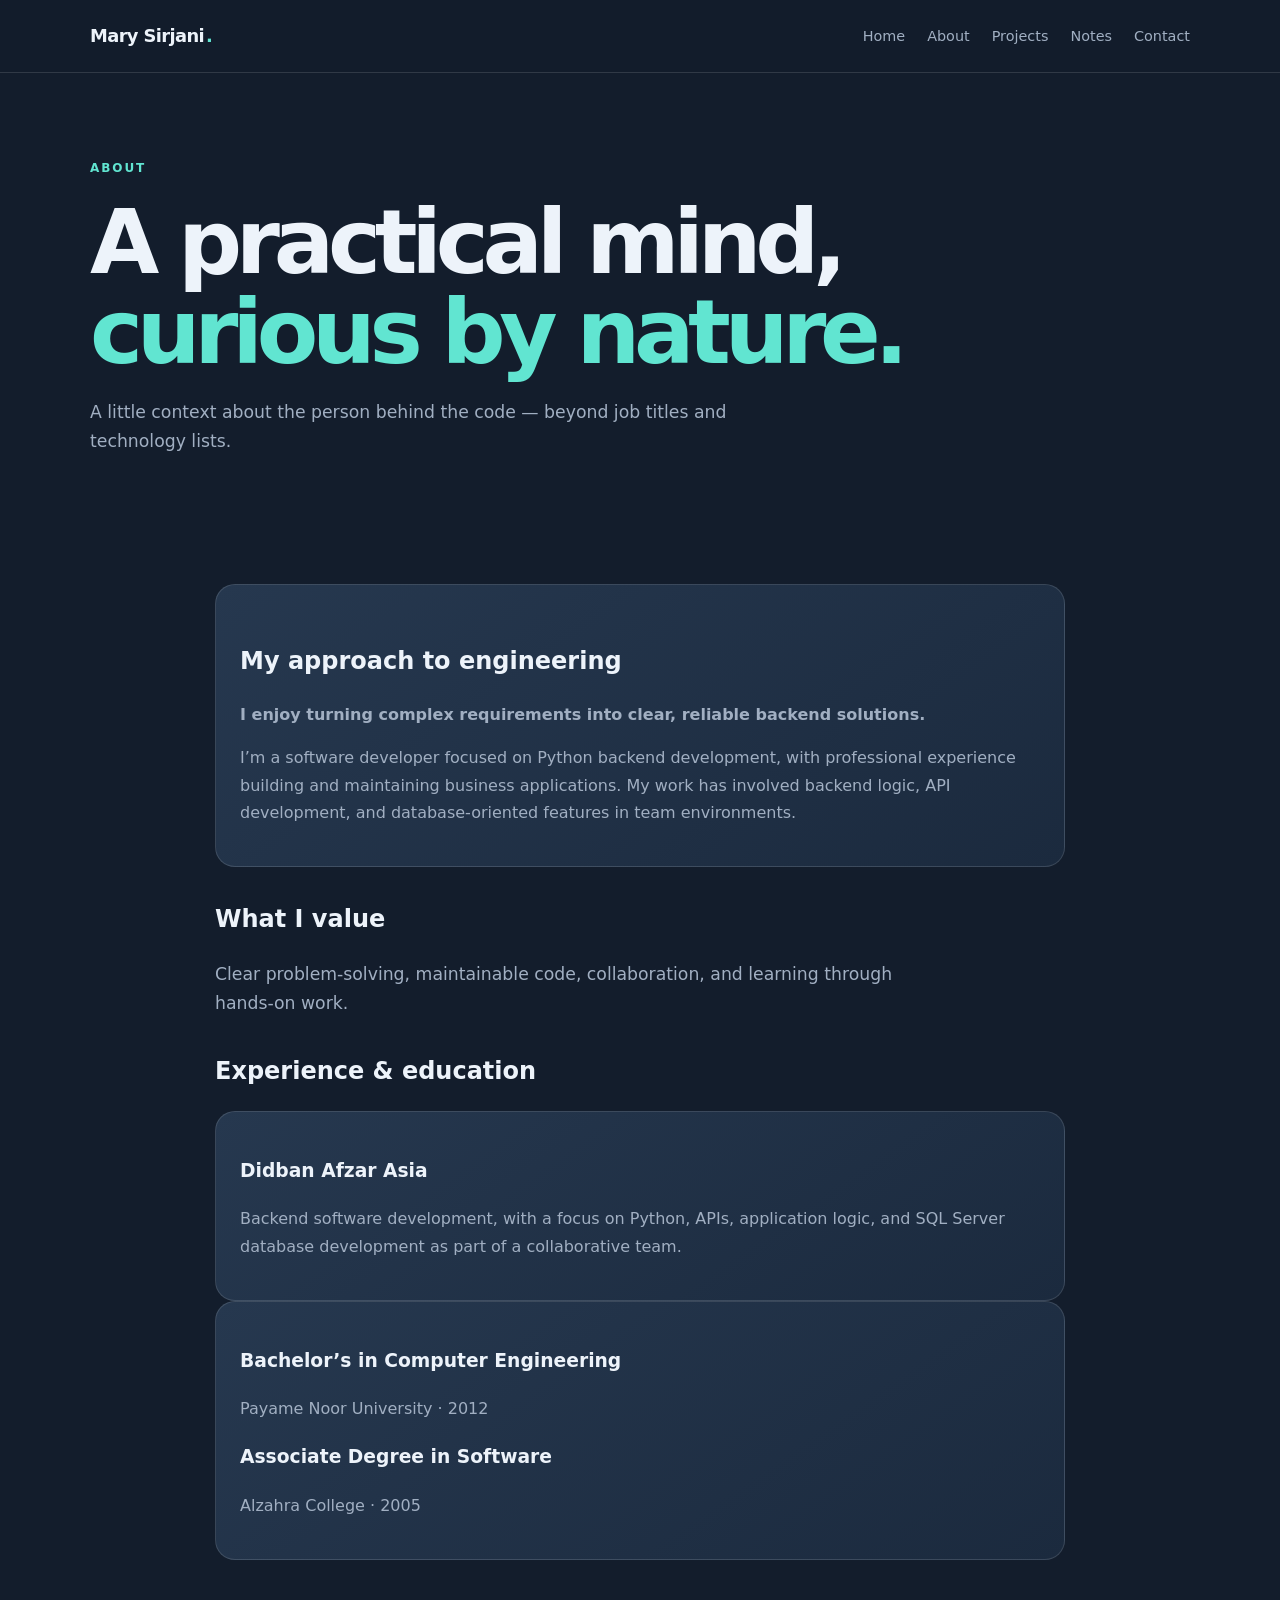
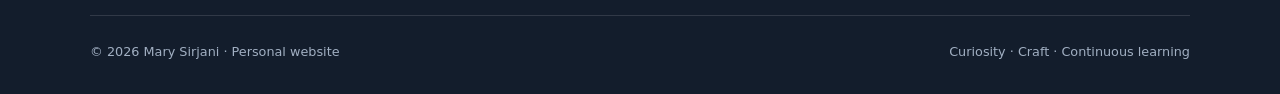
==== about.html @ d7f2fdcb "Add files via upload" ====
<!doctype html><html lang="en"><head><meta charset="utf-8"><meta name="viewport" content="width=device-width,initial-scale=1"><title>About | Mary Sirjani — Software Engineer | Python & Data</title><link rel="stylesheet" href="assets/style.css"></head><body><header><div class="wrap nav"><a class="brand" href="index.html">Mary Sirjani<span>.</span></a><nav><a href="index.html">Home</a><a href="about.html">About</a><a class="" href="projects.html">Projects</a><a href="notes.html">Notes</a><a href="contact.html">Contact</a></nav></div></header><main><div class="wrap pagehead"><div class="kicker">About</div><h1>A practical mind,<br><span class="accent">curious by nature.</span></h1><p class="lead">A little context about the person behind the code — beyond job titles and technology lists.</p></div><section class="wrap content"><div class="panel"><h2>My approach to engineering</h2><p><strong>I enjoy turning complex requirements into clear, reliable backend solutions.</strong></p><p>I’m a software developer focused on Python backend development, with professional experience building and maintaining business applications. My work has involved backend logic, API development, and database-oriented features in team environments.</p></div><h2>What I value</h2><p class="lead">Clear problem-solving, maintainable code, collaboration, and learning through hands-on work.</p><h2>Experience &amp; education</h2><div class="panel"><h3>Didban Afzar Asia</h3><p>Backend software development, with a focus on Python, APIs, application logic, and SQL Server database development as part of a collaborative team.</p></div><div class="panel"><h3>Bachelor’s in Computer Engineering</h3><p>Payame Noor University · 2012</p><h3>Associate Degree in Software</h3><p>Alzahra College · 2005</p></div></section></main><footer class="wrap"><span>© <span id="year"></span> Mary Sirjani · Personal website</span><span>Curiosity · Craft · Continuous learning</span></footer><script src="assets/site.js"></script></body></html>
---- assets/style.css ----
:root{--bg:#131d2c;--panel:#202f43;--ink:#edf3fa;--muted:#a1afc2;--teal:#61e5d1;--violet:#a99bff;--line:#ffffff20;--max:1100px}
*{box-sizing:border-box}body{margin:0;background:var(--bg);color:var(--ink);font:16px/1.7 system-ui,Segoe UI,sans-serif}a{color:inherit;text-decoration:none}.wrap{width:min(var(--max),calc(100% - 36px));margin:auto}
header{position:sticky;top:0;background:#131d2cef;backdrop-filter:blur(12px);border-bottom:1px solid var(--line);z-index:4}.nav{height:72px;display:flex;align-items:center;justify-content:space-between}.brand{font-size:1.12rem;font-weight:850;letter-spacing:-.035em}.brand span{color:var(--teal);margin-left:2px}.brand span,.accent{color:var(--teal)}nav{display:flex;gap:22px;color:var(--muted);font-size:.9rem}nav a:hover,nav a.active{color:var(--teal)}
h1{font-size:clamp(2.8rem,7vw,5.8rem);line-height:1;letter-spacing:-.07em;margin:20px 0}.lead{color:var(--muted);font-size:1.08rem;max-width:720px}.kicker{color:var(--teal);text-transform:uppercase;letter-spacing:.16em;font-size:.75rem;font-weight:800}
.hero,.pagehead{padding:85px 0 55px}.hero{display:grid;grid-template-columns:1.1fr .9fr;gap:30px;align-items:center;animation:hero-arrive .85s ease both}.hero>div:first-child{animation:copy-arrive .9s .12s ease both}.orb{height:300px;width:300px;border:1px solid #61e5d177;border-radius:50%;margin:auto;display:grid;place-items:center;position:relative;isolation:isolate;box-shadow:0 0 75px #61e5d124,inset 0 0 45px #61e5d10d;animation:orb-float 6s ease-in-out infinite,orb-glow 5s ease-in-out infinite}.orb:before{content:"</>";font-size:5.4rem;font-weight:900;letter-spacing:-.08em;color:var(--teal);background:linear-gradient(145deg,#173b48,#302a58);width:210px;height:250px;border-radius:48%;display:grid;place-items:center;box-shadow:0 12px 40px #0004,inset 0 0 24px #ffffff12;animation:ms-spin 10s ease-in-out infinite;transform-style:preserve-3d;backface-visibility:visible}.orb:after{content:"";position:absolute;inset:-24px;border:1px solid #a99bff66;border-radius:50%;transform:rotateX(68deg) rotateZ(-18deg);box-shadow:0 0 22px #a99bff18;animation:orbit-ring 13s linear infinite;z-index:-1}.orb{background:radial-gradient(circle at 50% 50%,#61e5d10b 0 35%,transparent 68%)}.orb:before{position:relative}.orb:before{outline:1px solid #61e5d122}.orb:after{pointer-events:none}@keyframes ms-spin{0%,100%{transform:perspective(700px) rotateY(0deg) rotateZ(-4deg)}50%{transform:perspective(700px) rotateY(180deg) rotateZ(4deg)}}@keyframes orbit-ring{from{transform:rotateX(68deg) rotateZ(-18deg) rotate(0deg)}to{transform:rotateX(68deg) rotateZ(-18deg) rotate(360deg)}}@keyframes orb-float{0%,100%{translate:0 0}50%{translate:0 -12px}}@keyframes orb-glow{0%,100%{box-shadow:0 0 65px #61e5d11c,inset 0 0 45px #61e5d10d}50%{box-shadow:0 0 100px #61e5d137,inset 0 0 55px #61e5d116}}@keyframes hero-arrive{from{opacity:0;transform:translateY(14px)}to{opacity:1;transform:translateY(0)}}@keyframes copy-arrive{from{opacity:0;transform:translateX(-18px)}to{opacity:1;transform:translateX(0)}}.role-line{display:inline-block;margin:2px 0 8px;color:var(--teal);font-size:1.08rem;font-weight:800;letter-spacing:.025em}.btn{display:inline-block;padding:11px 18px;border:1px solid var(--line);border-radius:30px;margin:20px 10px 0 0;font-weight:700}.btn.primary{background:var(--teal);color:#071417;border-color:var(--teal)}
section{padding:55px 0}.section-title{display:flex;justify-content:space-between;gap:25px;align-items:end;margin-bottom:25px}.section-title h2{font-size:clamp(2rem,4vw,3.3rem);letter-spacing:-.06em;margin:8px 0}.section-title p{color:var(--muted);max-width:420px}.grid{display:grid;grid-template-columns:repeat(2,1fr);gap:17px}.card,.panel{border:1px solid var(--line);border-radius:20px;background:linear-gradient(145deg,#26384f,#1b2a3e);padding:24px}.card{transition:transform .28s ease,border-color .28s ease,box-shadow .28s ease;position:relative;overflow:hidden}.card:before{content:"";position:absolute;inset:0;background:linear-gradient(115deg,transparent 20%,#ffffff08 48%,transparent 72%);transform:translateX(-120%);transition:transform .65s ease}.card:hover{transform:translateY(-6px);border-color:#61e5d199;box-shadow:0 16px 36px #050b1680}.card:hover:before{transform:translateX(120%)}.card h3{margin:14px 0 7px;font-size:1.35rem}.card p,.panel p{color:var(--muted)}.tag{display:inline-block;border:1px solid var(--line);border-radius:30px;padding:3px 9px;margin:5px 5px 5px 0;font-size:.73rem;color:#d8e5f3}.textlink{color:var(--teal);font-weight:750}.content{max-width:850px}.content h2{margin-top:32px}.actions{margin-top:20px}.demo{background:#17263a;padding:18px;border:1px solid var(--line);border-radius:14px;margin-top:15px}.demo label{display:block;color:var(--muted);font-size:.8rem;margin-bottom:7px}.demo input,.demo select{width:100%;background:#26384f;color:var(--ink);border:1px solid var(--line);border-radius:9px;padding:11px;margin-bottom:10px}.demo button{background:var(--teal);color:#061416;border:0;border-radius:9px;padding:9px 14px;font-weight:750;cursor:pointer}.result{color:#c5f36b;font-size:.82rem;margin-top:10px;min-height:20px}
footer{border-top:1px solid var(--line);padding:25px 0 32px;color:var(--muted);font-size:.8rem;display:flex;justify-content:space-between;gap:12px}
@media(prefers-reduced-motion:reduce){*,*:before,*:after{animation-duration:.01ms!important;animation-iteration-count:1!important;scroll-behavior:auto!important;transition-duration:.01ms!important}}@media(max-width:700px){.hero{grid-template-columns:1fr}.orb{height:240px;width:240px}.orb:before{height:195px;width:165px;font-size:4.4rem}.grid{grid-template-columns:1fr}.section-title{display:block}nav{gap:10px;font-size:.78rem}.nav{height:auto;min-height:70px;flex-wrap:wrap}footer{display:block}}

/* Personal-name wordmark treatment */
.orb:before{content:none!important;animation:none!important}
.orb{overflow:visible}
.wordmark-art{position:relative;z-index:1;display:flex;flex-direction:column;align-items:center;justify-content:center;width:245px;height:245px;border-radius:50%;background:radial-gradient(circle,#263c52 0%,#1a2b40 62%,#17263a 100%);border:1px solid #61e5d155;box-shadow:0 18px 55px #050b1670,inset 0 0 35px #61e5d112;animation:wordmark-float 6s ease-in-out infinite}
.wordmark-art span{font-size:3.35rem;line-height:1;font-weight:750;letter-spacing:-.075em;color:#f1f6fc}
.wordmark-art strong{font-size:2.1rem;line-height:1.15;font-weight:650;letter-spacing:.025em;color:var(--teal)}
.wordmark-art i{display:block;width:42px;height:2px;margin-top:15px;border-radius:2px;background:linear-gradient(90deg,var(--teal),var(--violet));box-shadow:0 0 16px #61e5d177}
.orb:after{content:"";position:absolute;inset:-22px;border:1px solid #a99bff55;border-radius:50%;transform:rotateX(68deg) rotateZ(-18deg);animation:orbit-ring 18s linear infinite}
@keyframes wordmark-float{0%,100%{transform:translateY(0)}50%{transform:translateY(-9px)}}
.interests{padding-top:12px}
.interest-tags{display:flex;flex-wrap:wrap;gap:9px}
.interest-tags .tag{font-size:.82rem;padding:7px 13px;border-color:#61e5d14d;background:#61e5d10a}
@media(max-width:700px){.wordmark-art{width:195px;height:195px}.wordmark-art span{font-size:2.8rem}.wordmark-art strong{font-size:1.8rem}}

/* Animated technology orbit: verified languages and databases */
.wordmark-art{display:none!important}
.tech-wheel{position:relative;z-index:2;width:244px;height:244px;padding:23px 20px 18px;border:1px solid #61e5d166;border-radius:50%;background:radial-gradient(circle at 50% 45%,#2b4058 0%,#1b2c42 68%,#17263a 100%);box-shadow:0 18px 55px #050b1670,inset 0 0 35px #61e5d112;display:flex;flex-direction:column;justify-content:center;animation:wheel-float 6s ease-in-out infinite;overflow:hidden}
.tech-wheel:before,.tech-wheel:after{content:"";position:absolute;border:1px solid #a99bff35;border-radius:50%;pointer-events:none}
.tech-wheel:before{inset:9px}
.tech-wheel:after{inset:16px;border-color:#61e5d126}
.tech-wheel-head{display:flex;align-items:center;justify-content:center;gap:8px;color:var(--teal);font-size:.62rem;font-weight:850;letter-spacing:.2em;margin-bottom:8px;position:relative;z-index:2}
.tech-wheel-head i{display:block;width:5px;height:5px;border-radius:50%;background:var(--violet);box-shadow:0 0 10px var(--violet)}
.tech-window{height:130px;overflow:hidden;position:relative;z-index:2;mask-image:linear-gradient(transparent,#000 12%,#000 88%,transparent)}
.tech-track{display:flex;flex-direction:column;gap:7px;animation:tech-scroll 17s linear infinite}
.tech-row{height:34px;min-height:34px;display:flex;align-items:center;justify-content:space-between;padding:0 13px;border:1px solid #ffffff1a;border-radius:11px;background:linear-gradient(100deg,#ffffff0d,#61e5d10b);box-shadow:0 4px 12px #050b1625}
.tech-row b{font-size:.83rem;color:#f1f6fc;letter-spacing:.01em}
.tech-row span{font-size:.58rem;color:#a9b8ca;text-transform:uppercase;letter-spacing:.08em}
.tech-wheel-foot{position:relative;z-index:2;display:flex;justify-content:space-between;margin-top:9px;color:#8fa3b9;font-size:.52rem;letter-spacing:.12em;font-weight:750}
@keyframes tech-scroll{from{transform:translateY(0)}to{transform:translateY(-246px)}}
@keyframes wheel-float{0%,100%{transform:translateY(0)}50%{transform:translateY(-8px)}}
@media(max-width:700px){.tech-wheel{width:205px;height:205px;padding:18px 17px 14px}.tech-window{height:105px}.tech-row{height:29px;min-height:29px}.tech-row b{font-size:.75rem}.tech-row span{font-size:.51rem}.tech-wheel-head{font-size:.55rem}.tech-wheel-foot{font-size:.46rem}}
@media(prefers-reduced-motion:reduce){.tech-track,.tech-wheel{animation:none!important}}
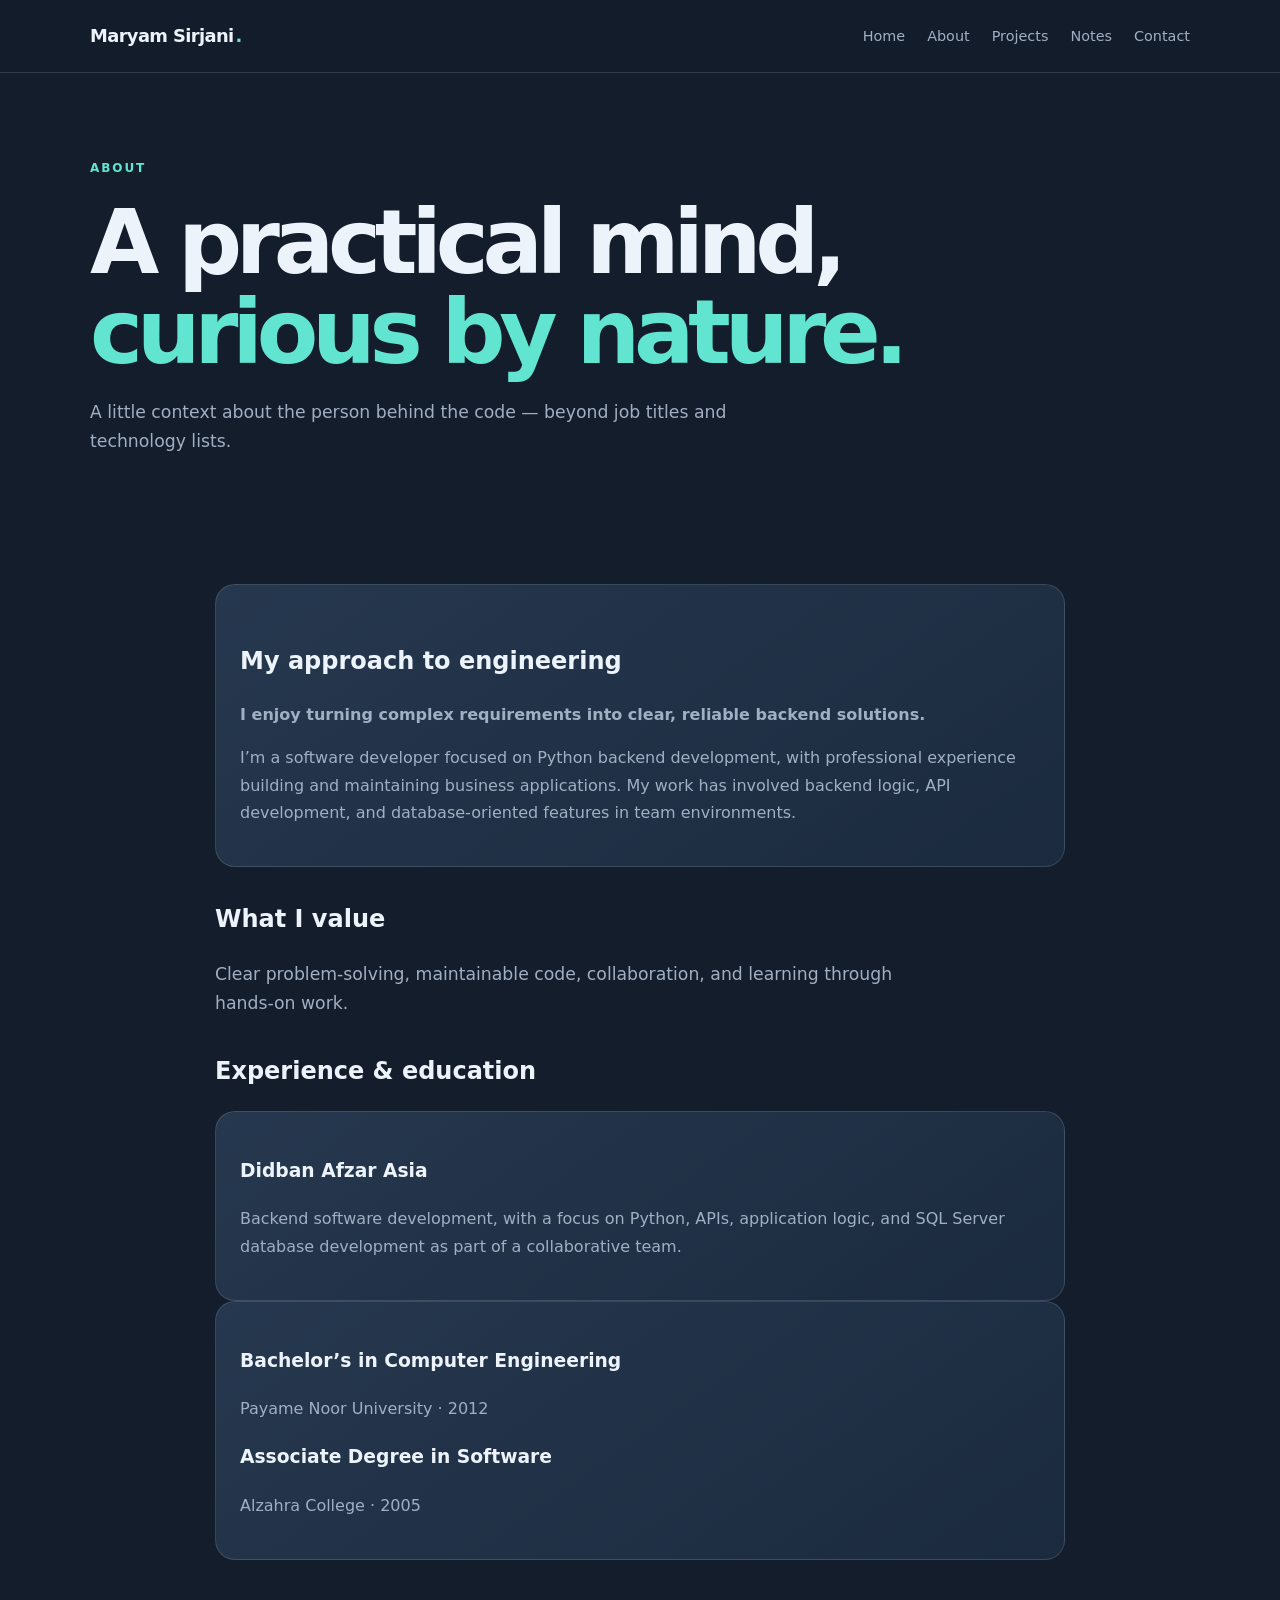
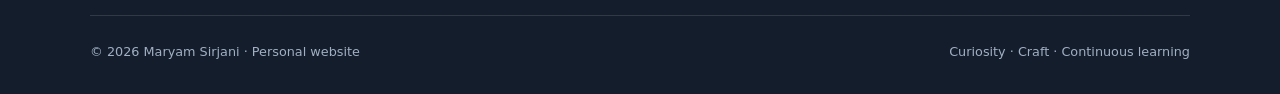
==== commit 59fbc3d8: "Add files via upload" ====
--- a/about.html
+++ b/about.html
@@ -1 +1 @@
-<!doctype html><html lang="en"><head><meta charset="utf-8"><meta name="viewport" content="width=device-width,initial-scale=1"><title>About | Mary Sirjani — Software Engineer | Python & Data</title><link rel="stylesheet" href="assets/style.css"></head><body><header><div class="wrap nav"><a class="brand" href="index.html">Mary Sirjani<span>.</span></a><nav><a href="index.html">Home</a><a href="about.html">About</a><a class="" href="projects.html">Projects</a><a href="notes.html">Notes</a><a href="contact.html">Contact</a></nav></div></header><main><div class="wrap pagehead"><div class="kicker">About</div><h1>A practical mind,<br><span class="accent">curious by nature.</span></h1><p class="lead">A little context about the person behind the code — beyond job titles and technology lists.</p></div><section class="wrap content"><div class="panel"><h2>My approach to engineering</h2><p><strong>I enjoy turning complex requirements into clear, reliable backend solutions.</strong></p><p>I’m a software developer focused on Python backend development, with professional experience building and maintaining business applications. My work has involved backend logic, API development, and database-oriented features in team environments.</p></div><h2>What I value</h2><p class="lead">Clear problem-solving, maintainable code, collaboration, and learning through hands-on work.</p><h2>Experience &amp; education</h2><div class="panel"><h3>Didban Afzar Asia</h3><p>Backend software development, with a focus on Python, APIs, application logic, and SQL Server database development as part of a collaborative team.</p></div><div class="panel"><h3>Bachelor’s in Computer Engineering</h3><p>Payame Noor University · 2012</p><h3>Associate Degree in Software</h3><p>Alzahra College · 2005</p></div></section></main><footer class="wrap"><span>© <span id="year"></span> Mary Sirjani · Personal website</span><span>Curiosity · Craft · Continuous learning</span></footer><script src="assets/site.js"></script></body></html>+<!doctype html><html lang="en"><head><meta charset="utf-8"><meta name="viewport" content="width=device-width,initial-scale=1"><title>About | Maryam Sirjani — Software Engineer | Python & Data</title><link rel="stylesheet" href="assets/style.css"></head><body><header><div class="wrap nav"><a class="brand" href="index.html">Maryam Sirjani<span>.</span></a><nav><a href="index.html">Home</a><a href="about.html">About</a><a class="" href="projects.html">Projects</a><a href="notes.html">Notes</a><a href="contact.html">Contact</a></nav></div></header><main><div class="wrap pagehead"><div class="kicker">About</div><h1>A practical mind,<br><span class="accent">curious by nature.</span></h1><p class="lead">A little context about the person behind the code — beyond job titles and technology lists.</p></div><section class="wrap content"><div class="panel"><h2>My approach to engineering</h2><p><strong>I enjoy turning complex requirements into clear, reliable backend solutions.</strong></p><p>I’m a software developer focused on Python backend development, with professional experience building and maintaining business applications. My work has involved backend logic, API development, and database-oriented features in team environments.</p></div><h2>What I value</h2><p class="lead">Clear problem-solving, maintainable code, collaboration, and learning through hands-on work.</p><h2>Experience &amp; education</h2><div class="panel"><h3>Didban Afzar Asia</h3><p>Backend software development, with a focus on Python, APIs, application logic, and SQL Server database development as part of a collaborative team.</p></div><div class="panel"><h3>Bachelor’s in Computer Engineering</h3><p>Payame Noor University · 2012</p><h3>Associate Degree in Software</h3><p>Alzahra College · 2005</p></div></section></main><footer class="wrap"><span>© <span id="year"></span> Maryam Sirjani · Personal website</span><span>Curiosity · Craft · Continuous learning</span></footer><script src="assets/site.js"></script></body></html>
--- a/assets/style.css
+++ b/assets/style.css
@@ -36,7 +36,10 @@
 .tech-row b{font-size:.83rem;color:#f1f6fc;letter-spacing:.01em}
 .tech-row span{font-size:.58rem;color:#a9b8ca;text-transform:uppercase;letter-spacing:.08em}
 .tech-wheel-foot{position:relative;z-index:2;display:flex;justify-content:space-between;margin-top:9px;color:#8fa3b9;font-size:.52rem;letter-spacing:.12em;font-weight:750}
-@keyframes tech-scroll{from{transform:translateY(0)}to{transform:translateY(-246px)}}
+@keyframes tech-scroll{from{transform:translateY(0)}to{transform:translateY(-287px)}}
 @keyframes wheel-float{0%,100%{transform:translateY(0)}50%{transform:translateY(-8px)}}
 @media(max-width:700px){.tech-wheel{width:205px;height:205px;padding:18px 17px 14px}.tech-window{height:105px}.tech-row{height:29px;min-height:29px}.tech-row b{font-size:.75rem}.tech-row span{font-size:.51rem}.tech-wheel-head{font-size:.55rem}.tech-wheel-foot{font-size:.46rem}}
 @media(prefers-reduced-motion:reduce){.tech-track,.tech-wheel{animation:none!important}}
+
+/* Responsive technology tables on project detail pages */
+.table-wrap{width:100%;overflow-x:auto;border:1px solid var(--line);border-radius:13px;margin-top:12px}.table-wrap table{width:100%;border-collapse:collapse;min-width:520px;text-align:left}.table-wrap th,.table-wrap td{padding:12px 14px;border-bottom:1px solid var(--line);vertical-align:top}.table-wrap th{color:var(--teal);font-size:.82rem;letter-spacing:.04em;background:#ffffff08}.table-wrap td{color:var(--muted);font-size:.9rem}.table-wrap td:first-child{color:var(--ink);font-weight:700}.table-wrap tr:last-child td{border-bottom:0}
